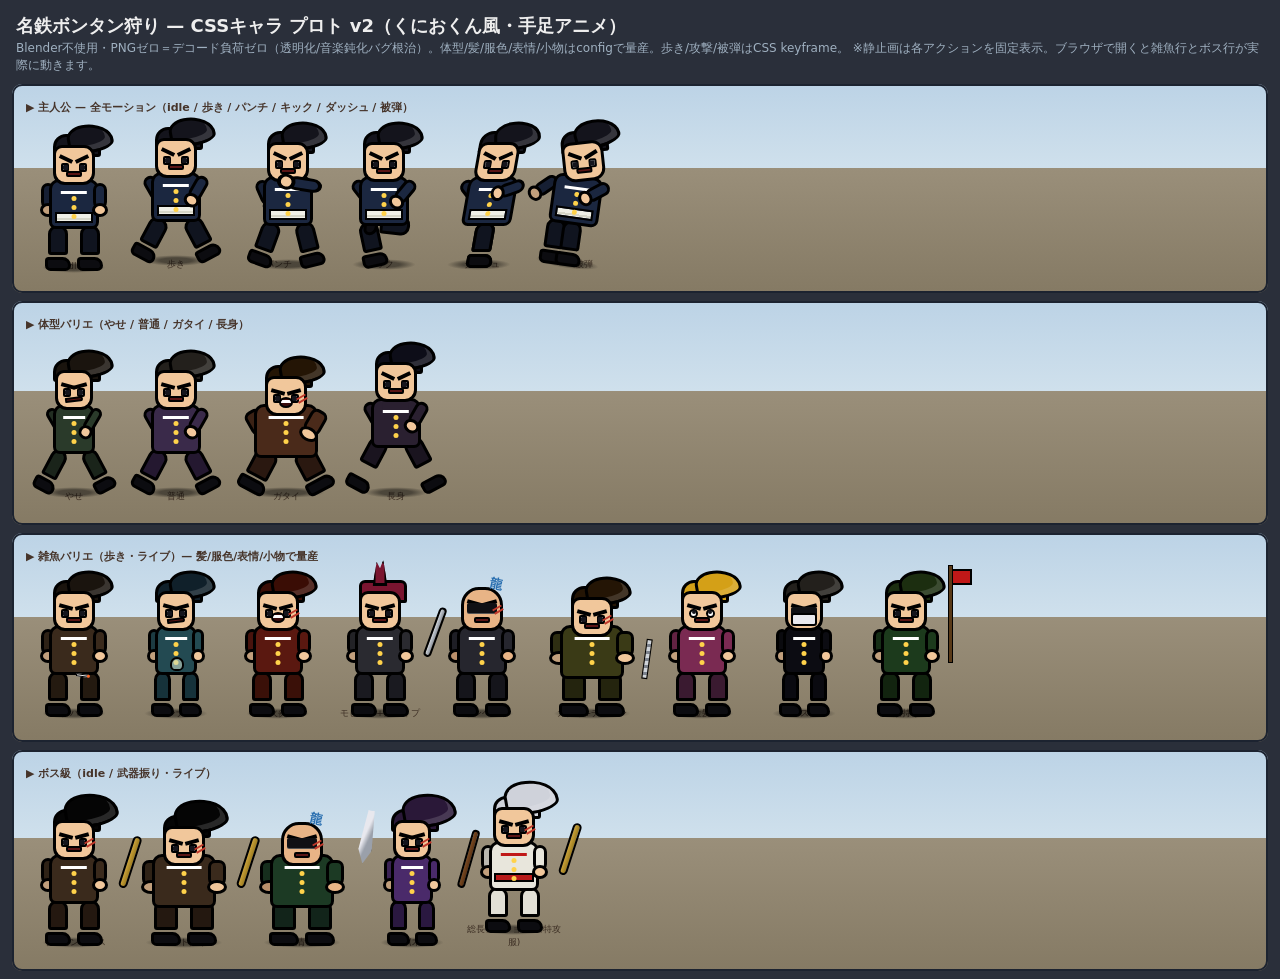
==== proto/char-proto.html @ acc12373 "proto: CSS手足キャラ(くにおくん風)の方針転換プロト Blender撤去→CSS/DOMで手足アニメ化の提案用プロト(本番非接続・proto/のみ)。 - 体型(やせ/普通/ガタイ/長身)・" ====
<!DOCTYPE html>
<html lang="ja">
<head>
<meta charset="UTF-8">
<meta name="viewport" content="width=device-width, initial-scale=1">
<title>名鉄ボンタン狩り — CSS手足キャラ プロト v2 (くにおくん風)</title>
<style>
  *{box-sizing:border-box}
  body{margin:0;background:#2a2f3a;color:#eee;font-family:"Segoe UI",system-ui,sans-serif}
  h1{font-size:18px;margin:14px 16px 2px}
  p.note{margin:0 16px 10px;font-size:12px;color:#9fb0c0}
  .stage{margin:8px 12px;padding:14px 8px 0;border-radius:10px;overflow:hidden;
    background:linear-gradient(180deg,#bcd3e6 0%,#cfe0ec 40%,#9a8f7a 40%,#857a64 100%);
    box-shadow:inset 0 0 0 2px #1c2330}
  .label{font-size:11px;color:#46342a;font-weight:700;margin:2px 0 0 6px}
  .row{display:flex;flex-wrap:wrap;align-items:flex-end;gap:6px;padding:10px 6px 22px;min-height:178px}
  .cap{font-size:9px;color:#3a2c22;text-align:center;width:96px;margin-top:-18px}

  /* ============ チビ手足キャラ（くにおくん風 2頭身・太線・ベタ塗り） ============ */
  .cf{position:relative;width:96px;height:150px;flex:0 0 auto;
    --hair:#15151c;--gak:#20202a;--skin:#f1c79b;--bontan:#181820;--acc:#ffd24a;
    --torsow:50px;--torsoh:50px;--armw:14px;--armtop:54px;--legw:20px;--legsp:16px;--shoe:#0c0c10}
  .cf.enemy{transform:scaleX(-1)}
  .cf-shadow{position:absolute;bottom:6px;left:50%;width:64px;height:11px;transform:translateX(-50%);
    background:radial-gradient(ellipse,rgba(0,0,0,.45)35%,transparent 70%);border-radius:50%}

  /* 脚 */
  .cf-leg{position:absolute;bottom:8px;left:50%;width:var(--legw);height:46px;transform-origin:50% 4px;margin-left:calc(var(--legw)/-2)}
  .cf-leg .thigh{position:absolute;top:0;left:0;width:var(--legw);height:30px;background:var(--bontan);border:3px solid #000;border-radius:9px 9px 3px 3px}
  .cf-leg .shoe{position:absolute;bottom:0;left:-3px;width:calc(var(--legw) + 6px);height:14px;background:var(--shoe);border:3px solid #000;border-radius:4px 9px 6px 6px}
  .cf-leg.l{transform:translateX(calc(-1 * var(--legsp)));z-index:1}
  .cf-leg.r{transform:translateX(var(--legsp));z-index:3}

  /* 胴 */
  .cf-torso{position:absolute;top:50px;left:50%;transform:translateX(-50%);width:var(--torsow);height:var(--torsoh);
    background:var(--gak);border:3px solid #000;border-radius:10px 10px 7px 7px;z-index:4}
  .cf-torso::before{content:"";position:absolute;top:2px;left:50%;transform:translateX(-50%);width:60%;height:7px;background:var(--gak);border-bottom:3px solid #fff}
  .cf-torso.white::before{border-bottom-color:#c01818}
  .cf-torso::after{content:"";position:absolute;top:14px;left:50%;transform:translateX(-50%);width:5px;height:5px;border-radius:50%;background:var(--acc);box-shadow:0 9px 0 var(--acc),0 18px 0 var(--acc)}
  .cf-sarashi{position:absolute;bottom:3px;left:3px;right:3px;height:11px;background:repeating-linear-gradient(180deg,#efefe6 0 4px,#d6d6c8 4px 6px);border:2px solid #000}
  .cf-belt{position:absolute;bottom:6px;left:2px;right:2px;height:9px;background:#b81a1a;border:2px solid #000}

  /* 腕 */
  .cf-arm{position:absolute;top:var(--armtop);left:50%;width:var(--armw);height:34px;transform-origin:50% 6px;margin-left:calc(var(--armw)/-2)}
  .cf-arm .upper{position:absolute;top:0;left:0;width:var(--armw);height:26px;background:var(--gak);border:3px solid #000;border-radius:7px}
  .cf-arm .fist{position:absolute;bottom:0;left:-1px;width:calc(var(--armw) + 2px);height:14px;background:var(--skin);border:3px solid #000;border-radius:50%}
  .cf-arm.back{transform:translateX(calc(-1 * var(--torsow)/2 - 1px));z-index:1;filter:brightness(.8)}
  .cf-arm.front{transform:translateX(calc(var(--torsow)/2 + 1px));z-index:6}

  /* 頭 */
  .cf-head{position:absolute;top:-2px;left:50%;transform:translateX(-50%);width:58px;height:60px;z-index:5}
  .cf-face{position:absolute;bottom:2px;left:50%;transform:translateX(-50%);width:42px;height:40px;background:var(--skin);border:3px solid #000;border-radius:9px 11px 12px 12px}
  .cf-brow{position:absolute;top:11px;width:14px;height:4px;background:#000}
  .cf-brow.l{left:3px;transform:rotate(16deg)} .cf-brow.r{right:3px;transform:rotate(-16deg)}
  .angry .cf-brow.l{top:9px;transform:rotate(26deg)} .angry .cf-brow.r{top:9px;transform:rotate(-26deg)}
  .cf-eye{position:absolute;top:15px;width:8px;height:9px;background:#fff;border:2px solid #000;border-radius:2px}
  .cf-eye::after{content:"";position:absolute;right:0;bottom:0;width:5px;height:5px;background:#15151c;border-radius:1px}
  .cf-eye.l{left:5px} .cf-eye.r{right:5px} .cf-eye.l::after{right:auto;left:0}
  /* まん丸目（コミカル雑魚用） */
  .round .cf-eye{width:9px;height:9px;border-radius:50%} .round .cf-eye::after{width:4px;height:4px;border-radius:50%;right:1px;bottom:2px} .round .cf-eye.l::after{left:1px;right:auto}
  .cf-mouth{position:absolute;bottom:5px;left:50%;transform:translateX(-50%);width:16px;height:6px;background:#5a1414;border:2px solid #000;border-radius:2px;overflow:hidden}
  .cf-mouth::before{content:"";position:absolute;top:2px;left:0;right:0;height:2px;background:#fff}
  /* にやけ（片口角上げ） */
  .smirk .cf-mouth{height:5px;width:18px;transform:translateX(-50%) rotate(-7deg);border-radius:2px 6px 6px 2px}
  .smirk .cf-mouth::before{display:none}
  /* 叫び（口を開く） */
  .shout .cf-mouth{width:14px;height:11px;border-radius:50%;background:#3a0c0c}
  .shout .cf-mouth::before{top:1px;height:3px}
  .cf-scar{position:absolute;top:17px;right:-2px;width:10px;height:2px;background:#c0392b;box-shadow:0 4px 0 #c0392b;transform:rotate(-30deg)}
  .cf-shades{position:absolute;top:13px;left:3px;right:3px;height:10px;background:#101014;border-radius:2px;box-shadow:0 1px 0 #555}
  .cf-mask{position:absolute;bottom:2px;left:3px;right:3px;height:13px;background:#e9e9ee;border:2px solid #000;border-radius:3px} /* マスク */
  /* リーゼント */
  .cf-hair{position:absolute;top:0;left:50%;transform:translateX(-50%);width:58px;height:30px}
  .cf-hair::before{content:"";position:absolute;top:7px;left:8px;width:42px;height:17px;background:var(--hair);border:3px solid #000;border-radius:13px 5px 3px 3px}
  .cf-pomp{position:absolute;top:-3px;right:-10px;width:46px;height:29px;background:var(--hair);border:3px solid #000;border-radius:55% 95% 75% 25% / 60% 100% 45% 30%;transform:rotate(-10deg);box-shadow:inset -5px -5px 0 rgba(255,255,255,.14)}
  .cf.xl .cf-pomp{width:54px;height:34px;top:-9px;right:-15px}
  .cf.bald .cf-hair{display:none}
  .cf.bald .cf-face{border-radius:18px 18px 12px 12px;height:44px}
  .cf-tattoo{position:absolute;top:2px;right:8px;font-size:13px;font-weight:900;color:#2a6fb0;transform:rotate(12deg);z-index:6}
  .cf.bald:not(.has-tattoo) .cf-tattoo{display:none}
  /* モヒカン */
  .cf.mohawk .cf-pomp{display:none}
  .cf.mohawk .cf-hair::before{border-radius:6px 6px 2px 2px}
  .cf-mohawk{position:absolute;top:-13px;left:50%;transform:translateX(-50%);width:15px;height:26px;background:var(--hair);border:3px solid #000;border-radius:6px 6px 0 0;clip-path:polygon(0 100%,28% 8%,50% 32%,72% 0,100% 100%)}
  .cf:not(.mohawk) .cf-mohawk{display:none}

  /* 体型 */
  .cf.slim{--torsow:42px;--armw:12px;--legw:17px;--legsp:14px}
  .cf.slim .cf-face{width:38px}
  .cf.big{width:112px;--torsow:64px;--torsoh:54px;--armw:18px;--armtop:56px;--legw:24px;--legsp:18px}
  .cf.big .cf-head{top:4px} .cf.big .cf-shadow{width:78px}
  .cf.tall{height:166px}
  .cf.tall .cf-leg{height:58px} .cf.tall .cf-torso{top:60px}
  .cf.tall .cf-arm{top:64px} .cf.tall .cf-head{top:6px}

  /* 小物 */
  .cf-bat{position:absolute;right:-6px;top:30px;width:9px;height:54px;background:linear-gradient(90deg,#caa23a,#9c7c20);border:2px solid #000;border-radius:5px;transform:rotate(18deg);transform-origin:50% 90%;z-index:7}
  .cf-pipe{position:absolute;right:-4px;top:30px;width:8px;height:52px;background:linear-gradient(90deg,#cfd4da,#8a909a);border:2px solid #000;border-radius:4px;transform:rotate(20deg);transform-origin:50% 90%;z-index:7}
  .cf-blade{position:absolute;right:-16px;top:6px;width:14px;height:54px;background:linear-gradient(105deg,#e8e8ee 40%,#9aa0aa 60%);clip-path:polygon(28% 0,72% 0,100% 74%,50% 100%,4% 74%);transform:rotate(10deg);z-index:7;filter:drop-shadow(1px 1px 0 #000)}
  .cf-bokuto{position:absolute;right:-6px;top:24px;width:8px;height:60px;background:linear-gradient(90deg,#7a4a22,#5a3214);border:2px solid #000;border-radius:4px;transform:rotate(16deg);transform-origin:50% 90%;z-index:7}
  .cf-chain{position:absolute;right:-2px;top:64px;width:6px;height:40px;background:repeating-linear-gradient(180deg,#cfd4da 0 4px,#7a808a 4px 7px);border:1px solid #000;transform:rotate(8deg);z-index:7}
  .cf-flag{position:absolute;right:-18px;top:-6px;width:22px;height:16px;background:#c01818;border:2px solid #000;z-index:7}
  .cf-flag::before{content:"";position:absolute;left:-4px;top:-6px;width:3px;height:96px;background:#5a3a18;border:1px solid #000}
  .cf-ciga{position:absolute;left:50%;bottom:48px;width:13px;height:3px;background:#eee;border:1px solid #000;transform:translateX(2px) rotate(8deg);z-index:7}
  .cf-ciga::after{content:"";position:absolute;right:-2px;top:-1px;width:3px;height:3px;border-radius:50%;background:#ff6a2a}
  .cf-bag{position:absolute;left:42px;bottom:54px;width:14px;height:14px;background:rgba(200,220,200,.6);border:2px solid #000;border-radius:50% 50% 40% 40%;z-index:7}
  .cf:not(.has-bat) .cf-bat,.cf:not(.has-pipe) .cf-pipe,.cf:not(.has-blade) .cf-blade,.cf:not(.has-bokuto) .cf-bokuto,
  .cf:not(.has-chain) .cf-chain,.cf:not(.has-flag) .cf-flag,.cf:not(.has-ciga) .cf-ciga,.cf:not(.has-bag) .cf-bag{display:none}

  /* ============ アニメーション ============ */
  .cf[data-state="idle"]{animation:bob 1.3s ease-in-out infinite}
  @keyframes bob{0%,100%{transform:translateY(0)}50%{transform:translateY(-3px)}}
  .cf.enemy[data-state="idle"]{animation:bobE 1.3s ease-in-out infinite}
  @keyframes bobE{0%,100%{transform:scaleX(-1) translateY(0)}50%{transform:scaleX(-1) translateY(-3px)}}

  .cf[data-state="walk"]{animation:wbob .46s ease-in-out infinite}
  @keyframes wbob{0%,100%{transform:translateY(-1px)}50%{transform:translateY(-5px)}}
  .cf.enemy[data-state="walk"]{animation:wbobE .46s ease-in-out infinite}
  @keyframes wbobE{0%,100%{transform:scaleX(-1) translateY(-1px)}50%{transform:scaleX(-1) translateY(-5px)}}
  .cf[data-state="walk"] .cf-leg.l{animation:stepA .46s ease-in-out infinite}
  .cf[data-state="walk"] .cf-leg.r{animation:stepB .46s ease-in-out infinite}
  .cf[data-state="walk"] .cf-arm.front{animation:swB .46s ease-in-out infinite}
  .cf[data-state="walk"] .cf-arm.back{animation:swA .46s ease-in-out infinite}
  @keyframes stepA{0%,100%{transform:translateX(calc(-1*var(--legsp))) rotate(28deg)}50%{transform:translateX(calc(-1*var(--legsp))) rotate(-28deg)}}
  @keyframes stepB{0%,100%{transform:translateX(var(--legsp)) rotate(-28deg)}50%{transform:translateX(var(--legsp)) rotate(28deg)}}
  @keyframes swA{0%,100%{transform:translateX(calc(-1*var(--torsow)/2 - 1px)) rotate(-30deg)}50%{transform:translateX(calc(-1*var(--torsow)/2 - 1px)) rotate(30deg)}}
  @keyframes swB{0%,100%{transform:translateX(calc(var(--torsow)/2 + 1px)) rotate(30deg)}50%{transform:translateX(calc(var(--torsow)/2 + 1px)) rotate(-30deg)}}

  /* ==== ポーズ固定（スクショ用ピーク）。ライブはdata-stateで動く ==== */
  .cf.pz{animation:none!important}
  .cf.pz.p-walk{transform:translateY(-4px)}
  .cf.pz.p-walk .cf-leg.l{transform:translateX(calc(-1*var(--legsp))) rotate(28deg)}
  .cf.pz.p-walk .cf-leg.r{transform:translateX(var(--legsp)) rotate(-28deg)}
  .cf.pz.p-walk .cf-arm.front{transform:translateX(calc(var(--torsow)/2 + 1px)) rotate(30deg)}
  .cf.pz.p-walk .cf-arm.back{transform:translateX(calc(-1*var(--torsow)/2 - 1px)) rotate(-30deg)}
  .cf.pz.p-punch{transform:translateX(10px)}
  .cf.pz.p-punch .cf-arm.front{transform:translateX(calc(var(--torsow)/2 + 1px)) rotate(99deg) scaleY(1.34)}
  .cf.pz.p-punch .cf-arm.back{transform:translateX(calc(-1*var(--torsow)/2 - 1px)) rotate(-24deg)}
  .cf.pz.p-punch .cf-leg.l{transform:translateX(calc(-1*var(--legsp))) rotate(20deg)}
  .cf.pz.p-punch .cf-leg.r{transform:translateX(var(--legsp)) rotate(-14deg)}
  .cf.pz.p-kick{transform:translateX(4px)}
  .cf.pz.p-kick .cf-leg.r{transform:translateX(calc(var(--legsp) + 6px)) rotate(96deg);transform-origin:50% 4px}
  .cf.pz.p-kick .cf-leg.l{transform:translateX(calc(-1*var(--legsp))) rotate(-12deg)}
  .cf.pz.p-kick .cf-arm.back{transform:translateX(calc(-1*var(--torsow)/2 - 1px)) rotate(-38deg)}
  .cf.pz.p-kick .cf-arm.front{transform:translateX(calc(var(--torsow)/2 + 1px)) rotate(40deg)}
  .cf.pz.p-hit{transform:rotate(8deg) translateX(-8px)}
  .cf.pz.p-hit .cf-head{transform:translateX(-50%) rotate(-14deg)}
  .cf.pz.p-hit .cf-arm.front{transform:translateX(calc(var(--torsow)/2 + 1px)) rotate(54deg)}
  .cf.pz.p-hit .cf-arm.back{transform:translateX(calc(-1*var(--torsow)/2 - 1px)) rotate(48deg)}
  .cf.pz.p-hit .cf-leg.r{transform:translateX(calc(var(--legsp)+4px)) rotate(-20deg)}
  .cf.pz.p-dash{transform:skewX(-10deg) translateX(8px)}
  .cf.pz.p-dash .cf-leg.l{transform:translateX(calc(-1*var(--legsp)-4px)) rotate(40deg)}
  .cf.pz.p-dash .cf-leg.r{transform:translateX(calc(var(--legsp)+4px)) rotate(-30deg)}
  .cf.pz.p-dash .cf-arm.front{transform:translateX(calc(var(--torsow)/2 + 1px)) rotate(70deg)}
  .cf.pz.p-dash .cf-arm.back{transform:translateX(calc(-1*var(--torsow)/2 - 1px)) rotate(-44deg)}
  .cf.pz.p-slash .cf-bat,.cf.pz.p-slash .cf-blade,.cf.pz.p-slash .cf-bokuto,.cf.pz.p-slash .cf-pipe{transform:rotate(56deg)}
  .cf.pz.p-slash .cf-arm.front{transform:translateX(calc(var(--torsow)/2 + 1px)) rotate(48deg)}
</style>
</head>
<body>
  <h1>名鉄ボンタン狩り — CSSキャラ プロト v2（くにおくん風・手足アニメ）</h1>
  <p class="note">Blender不使用・PNGゼロ＝デコード負荷ゼロ（透明化/音楽鈍化バグ根治）。体型/髪/服色/表情/小物はconfigで量産。歩き/攻撃/被弾はCSS keyframe。
  ※静止画は各アクションを固定表示。ブラウザで開くと雑魚行とボス行が実際に動きます。</p>

  <div class="stage"><div class="label">▶ 主人公 — 全モーション（idle / 歩き / パンチ / キック / ダッシュ / 被弾）</div><div class="row" id="r-player"></div></div>
  <div class="stage"><div class="label">▶ 体型バリエ（やせ / 普通 / ガタイ / 長身）</div><div class="row" id="r-body"></div></div>
  <div class="stage"><div class="label">▶ 雑魚バリエ（歩き・ライブ）— 髪/服色/表情/小物で量産</div><div class="row" id="r-zako"></div></div>
  <div class="stage"><div class="label">▶ ボス級（idle / 武器振り・ライブ）</div><div class="row" id="r-boss"></div></div>

<script>
  function chibi(cfg){
    const c=document.createElement('div');
    let cls='cf';
    if(cfg.enemy)cls+=' enemy';
    if(cfg.body)cls+=' '+cfg.body;          // slim/big/tall
    if(cfg.cls)cls+=' '+cfg.cls;            // bald/mohawk/xl
    if(cfg.face)cls+=' '+cfg.face;          // angry/smirk/shout/round
    if(cfg.pose)cls+=' pz '+cfg.pose;       // 固定ポーズ
    ['bat','pipe','blade','bokuto','chain','flag','ciga','bag','tattoo'].forEach(p=>{if(cfg[p])cls+=' has-'+p});
    c.className=cls;
    c.dataset.state=cfg.state||'idle';
    const s=cfg.style||{}; for(const k in s)c.style.setProperty('--'+k,s[k]);
    const isBald=(cfg.cls||'').includes('bald');
    const hair=isBald?'':`<div class="cf-hair"><div class="cf-pomp"></div></div><div class="cf-mohawk"></div>`;
    const eyes=cfg.shades?'<div class="cf-shades"></div>':'<div class="cf-eye l"></div><div class="cf-eye r"></div>';
    c.innerHTML=`
      <div class="cf-shadow"></div>
      <div class="cf-arm back"><div class="upper"></div><div class="fist"></div></div>
      <div class="cf-leg l"><div class="thigh"></div><div class="shoe"></div></div>
      <div class="cf-leg r"><div class="thigh"></div><div class="shoe"></div></div>
      <div class="cf-chain"></div>
      <div class="cf-torso ${cfg.white?'white':''}">${cfg.sarashi?'<div class="cf-sarashi"></div>':''}${cfg.belt?'<div class="cf-belt"></div>':''}</div>
      <div class="cf-head">
        ${hair}${cfg.tattoo?'<div class="cf-tattoo">龍</div>':''}
        <div class="cf-face">
          <div class="cf-brow l"></div><div class="cf-brow r"></div>
          ${eyes}<div class="cf-mouth"></div>
          ${cfg.mask?'<div class="cf-mask"></div>':''}${cfg.scar?'<div class="cf-scar"></div>':''}
        </div>
      </div>
      <div class="cf-ciga"></div><div class="cf-bag"></div>
      <div class="cf-arm front"><div class="upper"></div><div class="fist"></div></div>
      <div class="cf-bat"></div><div class="cf-pipe"></div><div class="cf-blade"></div><div class="cf-bokuto"></div><div class="cf-flag"></div>
    `;
    return c;
  }
  function fill(id,list){const r=document.getElementById(id);list.forEach(c=>{
    const wrap=document.createElement('div');wrap.style.display='flex';wrap.style.flexDirection='column';wrap.style.alignItems='center';
    wrap.appendChild(chibi(c));
    if(c.cap){const cap=document.createElement('div');cap.className='cap';cap.textContent=c.cap;wrap.appendChild(cap);}
    r.appendChild(wrap);
  });}

  const P={style:{hair:'#14141c',gak:'#1b2740',bontan:'#10141f'},sarashi:true,face:'angry'};
  fill('r-player',[
    {...P,cap:'idle'},{...P,pose:'p-walk',cap:'歩き'},{...P,pose:'p-punch',cap:'パンチ'},
    {...P,pose:'p-kick',cap:'キック'},{...P,pose:'p-dash',cap:'ダッシュ'},{...P,pose:'p-hit',cap:'被弾'},
  ]);

  fill('r-body',[
    {body:'slim',pose:'p-walk',cap:'やせ',style:{hair:'#1a140e',gak:'#2a3a2a',bontan:'#1a241a'},face:'smirk'},
    {pose:'p-walk',cap:'普通',style:{hair:'#23201c',gak:'#3a2a4a',bontan:'#241830'}},
    {body:'big',pose:'p-walk',cap:'ガタイ',style:{hair:'#241505',gak:'#4a2a1a',bontan:'#2a1810'},face:'shout',scar:true},
    {body:'tall',pose:'p-walk',cap:'長身',style:{hair:'#0d0d18',gak:'#2a2030',bontan:'#1a141f'},face:'angry'},
  ]);

  fill('r-zako',[
    {state:'walk',style:{hair:'#1a140e',gak:'#3a2a1c',bontan:'#241a10'},ciga:true,cap:'タバコ'},
    {state:'walk',body:'slim',style:{hair:'#10202a',gak:'#234a52',bontan:'#16323a'},face:'smirk',bag:true,cap:'シンナー'},
    {state:'walk',style:{hair:'#3a0d05',gak:'#5a1810',bontan:'#3a1008'},face:'shout',scar:true,cap:'火炎'},
    {state:'walk',cls:'mohawk',style:{hair:'#7a1530',gak:'#2a2a30',bontan:'#1a1a20'},pipe:true,cap:'モヒカン+鉄パイプ'},
    {state:'walk',cls:'bald',tattoo:true,style:{skin:'#e8b486',gak:'#26262e',bontan:'#15151b'},shades:true,scar:true,cap:'スキンヘッド'},
    {state:'walk',body:'big',style:{hair:'#241505',gak:'#3a3a16',bontan:'#24240e'},chain:true,scar:true,cap:'ガタイ+チェーン'},
    {state:'walk',style:{hair:'#d4a017',gak:'#7a2a52',bontan:'#3a1a30'},face:'round',cap:'金髪'},
    {state:'walk',body:'slim',style:{hair:'#23201c',gak:'#0c0c12',bontan:'#0a0a10'},shades:true,mask:true,cap:'マスク'},
    {state:'walk',style:{hair:'#1c2e10',gak:'#1c3a1c',bontan:'#12240f'},flag:true,cap:'旗持ち'},
  ]);

  fill('r-boss',[
    {state:'idle',cls:'xl',style:{hair:'#050505',gak:'#3a2a1c',bontan:'#241810'},scar:true,bat:true,cap:'リーゼントボス'},
    {state:'slash',cls:'xl',body:'big',style:{hair:'#050505',gak:'#3a2a1c',bontan:'#241810'},scar:true,bat:true,cap:'バット振り'},
    {state:'idle',body:'big',cls:'bald',tattoo:true,style:{skin:'#e8b486',gak:'#1c3a24',bontan:'#12241a'},shades:true,scar:true,blade:true,cap:'西尾(青龍刀)'},
    {state:'slash',cls:'xl',body:'slim',style:{hair:'#2a1838',gak:'#4a2a6a',bontan:'#2a1840'},scar:true,bokuto:true,cap:'吉良(木刀)'},
    {state:'idle',cls:'xl',white:true,style:{hair:'#cfd2da',gak:'#e8e6dc',bontan:'#e2e0d6'},scar:true,belt:true,bat:true,cap:'総長アンジョー(白特攻服)'},
  ]);
</script>
</body>
</html>
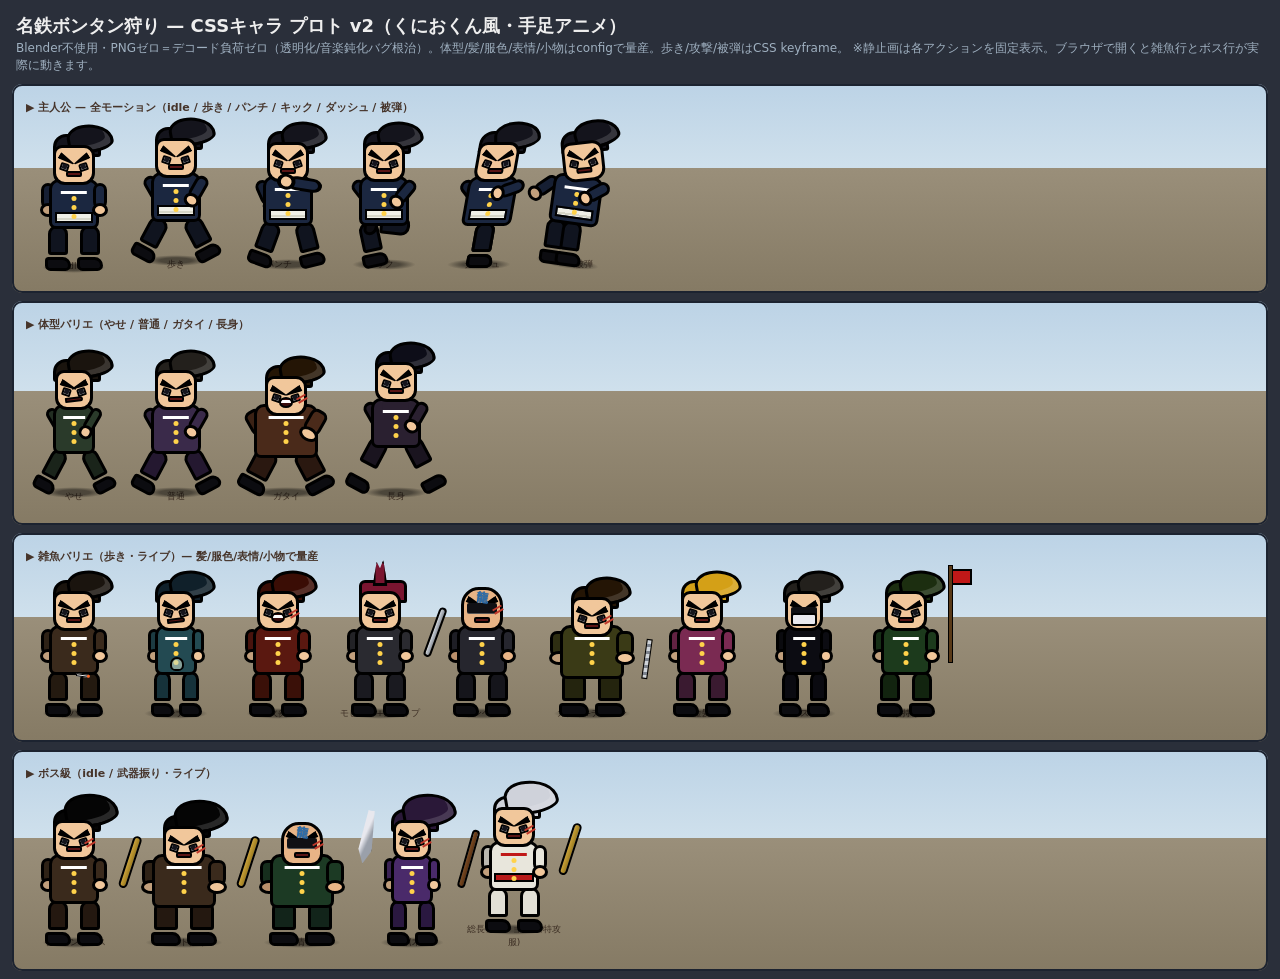
==== commit ee7eb70d: "proto: 全キャラ シャープ尖り眉＋釣り目に統一・頭の刺青位置を修正 - 眉を尖り眉(外側太→内側尖り)・釣り上げに(全キャラ共通) - 目を釣り目(外側を上げる)三白眼に - スキンヘッドの「龍" ====
--- a/proto/char-proto.html
+++ b/proto/char-proto.html
@@ -50,13 +50,16 @@
   /* 頭 */
   .cf-head{position:absolute;top:-2px;left:50%;transform:translateX(-50%);width:58px;height:60px;z-index:5}
   .cf-face{position:absolute;bottom:2px;left:50%;transform:translateX(-50%);width:42px;height:40px;background:var(--skin);border:3px solid #000;border-radius:9px 11px 12px 12px}
-  .cf-brow{position:absolute;top:11px;width:14px;height:4px;background:#000}
-  .cf-brow.l{left:3px;transform:rotate(16deg)} .cf-brow.r{right:3px;transform:rotate(-16deg)}
-  .angry .cf-brow.l{top:9px;transform:rotate(26deg)} .angry .cf-brow.r{top:9px;transform:rotate(-26deg)}
-  .cf-eye{position:absolute;top:15px;width:8px;height:9px;background:#fff;border:2px solid #000;border-radius:2px}
+  /* 眉: 全員シャープな尖り眉(外側太→内側尖り)・釣り上げ */
+  .cf-brow{position:absolute;top:9px;width:17px;height:7px;background:#000}
+  .cf-brow.l{left:2px;transform:rotate(26deg);clip-path:polygon(0 0,100% 42%,100% 58%,0 100%)}
+  .cf-brow.r{right:2px;transform:rotate(-26deg);clip-path:polygon(100% 0,0 42%,0 58%,100% 100%)}
+  .angry .cf-brow{top:8px} .angry .cf-brow.l{transform:rotate(32deg)} .angry .cf-brow.r{transform:rotate(-32deg)}
+  /* 目: 全員 釣り目(外側を上げる)・三白眼 */
+  .cf-eye{position:absolute;top:15px;width:9px;height:8px;background:#fff;border:2px solid #000;border-radius:2px 2px 1px 1px}
   .cf-eye::after{content:"";position:absolute;right:0;bottom:0;width:5px;height:5px;background:#15151c;border-radius:1px}
-  .cf-eye.l{left:5px} .cf-eye.r{right:5px} .cf-eye.l::after{right:auto;left:0}
-  /* まん丸目（コミカル雑魚用） */
+  .cf-eye.l{left:4px;transform:rotate(18deg)} .cf-eye.r{right:4px;transform:rotate(-18deg)} .cf-eye.l::after{right:auto;left:0}
+  /* まん丸目でも釣り上げは維持 */
   .round .cf-eye{width:9px;height:9px;border-radius:50%} .round .cf-eye::after{width:4px;height:4px;border-radius:50%;right:1px;bottom:2px} .round .cf-eye.l::after{left:1px;right:auto}
   .cf-mouth{position:absolute;bottom:5px;left:50%;transform:translateX(-50%);width:16px;height:6px;background:#5a1414;border:2px solid #000;border-radius:2px;overflow:hidden}
   .cf-mouth::before{content:"";position:absolute;top:2px;left:0;right:0;height:2px;background:#fff}
@@ -76,7 +79,8 @@
   .cf.xl .cf-pomp{width:54px;height:34px;top:-9px;right:-15px}
   .cf.bald .cf-hair{display:none}
   .cf.bald .cf-face{border-radius:18px 18px 12px 12px;height:44px}
-  .cf-tattoo{position:absolute;top:2px;right:8px;font-size:13px;font-weight:900;color:#2a6fb0;transform:rotate(12deg);z-index:6}
+  /* 頭の刺青: 坊主頭の額に乗せる(浮かせない) */
+  .cf-tattoo{position:absolute;top:17px;left:50%;font-size:12px;font-weight:900;color:#2a6fb0;transform:translateX(-50%) rotate(8deg);z-index:6;text-shadow:0 0 1px #14416e}
   .cf.bald:not(.has-tattoo) .cf-tattoo{display:none}
   /* モヒカン */
   .cf.mohawk .cf-pomp{display:none}
@@ -231,7 +235,7 @@
     {state:'walk',cls:'mohawk',style:{hair:'#7a1530',gak:'#2a2a30',bontan:'#1a1a20'},pipe:true,cap:'モヒカン+鉄パイプ'},
     {state:'walk',cls:'bald',tattoo:true,style:{skin:'#e8b486',gak:'#26262e',bontan:'#15151b'},shades:true,scar:true,cap:'スキンヘッド'},
     {state:'walk',body:'big',style:{hair:'#241505',gak:'#3a3a16',bontan:'#24240e'},chain:true,scar:true,cap:'ガタイ+チェーン'},
-    {state:'walk',style:{hair:'#d4a017',gak:'#7a2a52',bontan:'#3a1a30'},face:'round',cap:'金髪'},
+    {state:'walk',style:{hair:'#d4a017',gak:'#7a2a52',bontan:'#3a1a30'},cap:'金髪'},
     {state:'walk',body:'slim',style:{hair:'#23201c',gak:'#0c0c12',bontan:'#0a0a10'},shades:true,mask:true,cap:'マスク'},
     {state:'walk',style:{hair:'#1c2e10',gak:'#1c3a1c',bontan:'#12240f'},flag:true,cap:'旗持ち'},
   ]);
